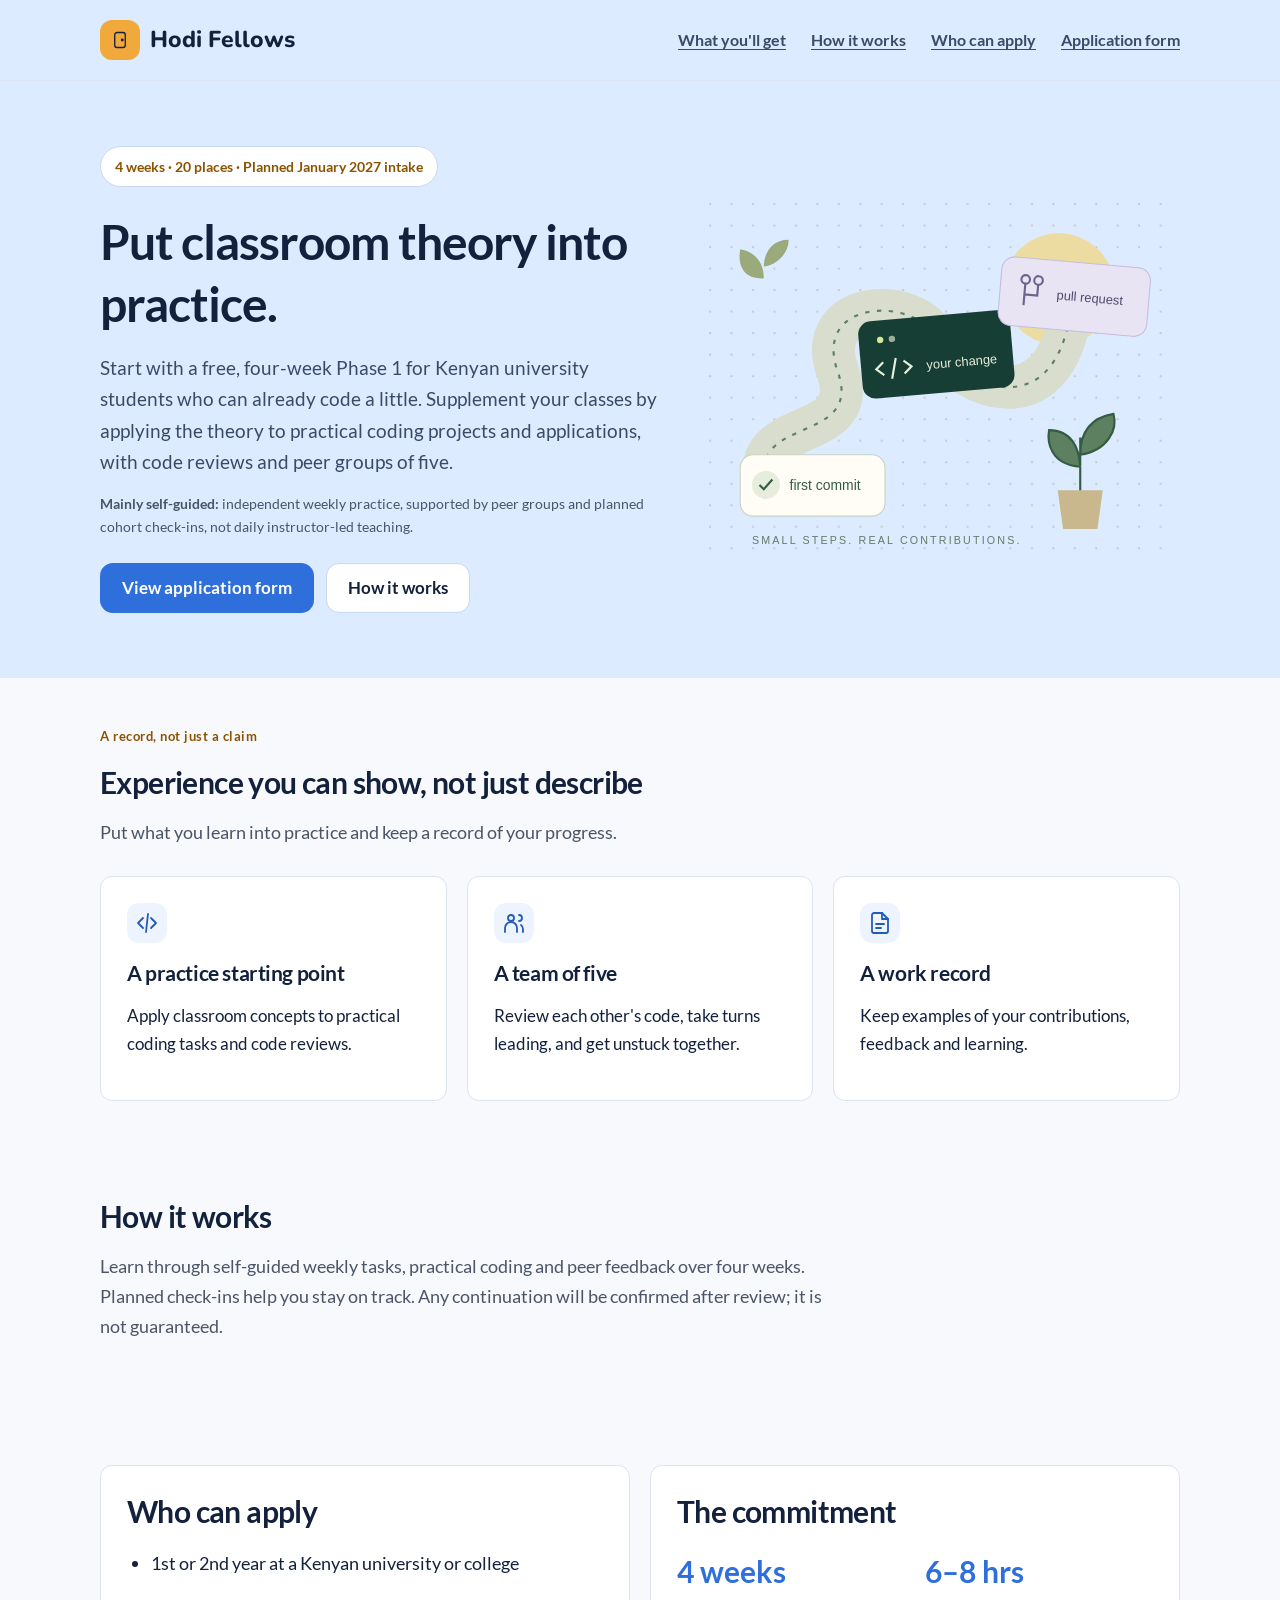
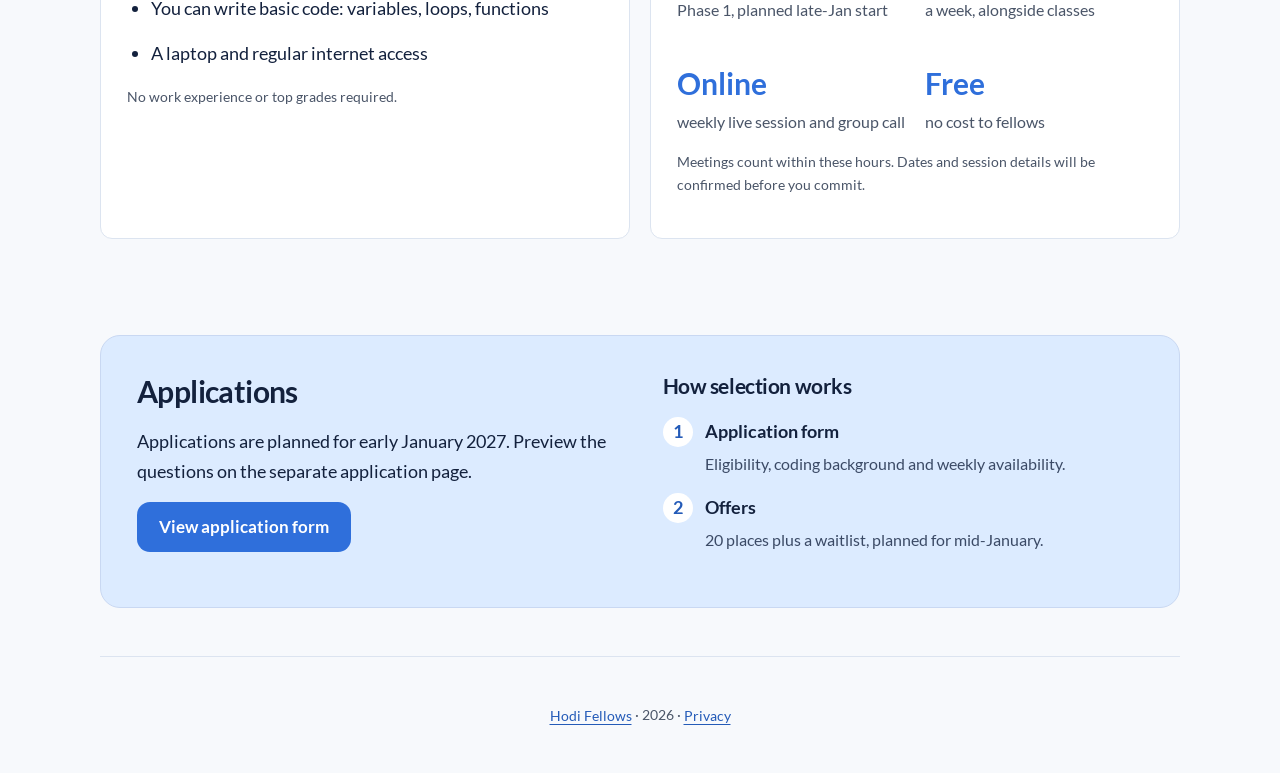
==== index.html @ f556f666 "Add public site favicon" ====
<!doctype html>
<html lang="en">
  <head>
    <meta charset="utf-8" />
    <meta name="viewport" content="width=device-width, initial-scale=1" />
    <meta
      name="description"
      content="Supplement classroom theory with practical coding projects and applications through Hodi Fellows' mainly self-guided four-week Phase 1."
    />
    <meta name="theme-color" content="#DCEBFF" />
    <title>Hodi Fellows | Put classroom theory into practice</title>
    <link rel="icon" type="image/png" sizes="512x512" href="assets/brand/square-logo.png" />
    <link rel="stylesheet" href="assets/styles.css" />
    <script type="module" src="assets/site.js"></script>
  </head>
  <body>
    <a class="skip-link" href="#main">Skip to content</a>
    <header class="site-header">
      <nav class="container nav" aria-label="Main navigation">
        <a class="brand" href="index.html"
          ><span class="logo" data-icon="door"></span>Hodi Fellows</a
        >
        <button
          class="button secondary menu-toggle"
          type="button"
          aria-controls="nav-links"
          aria-expanded="false"
          aria-label="Open navigation"
        >
          <span data-icon="menu"></span>
        </button>
        <div id="nav-links" class="nav-links">
          <a href="#record">What you'll get</a><a href="#how">How it works</a
          ><a href="#who">Who can apply</a
          ><a href="apply.html">Application form</a>
        </div>
      </nav>
    </header>
    <main id="main">
      <section class="hero">
        <div class="container hero-grid">
          <div>
            <p class="pill">
              4 weeks &middot; 20 places &middot; Planned January 2027 intake
            </p>
            <h1>Put classroom theory into practice.</h1>
            <p class="lead">
              Start with a free, four-week Phase 1 for Kenyan university
              students who can already code a little. Supplement your classes by
              applying the theory to practical coding projects and applications,
              with code reviews and peer groups of five.
            </p>
            <p class="small">
              <strong>Mainly self-guided:</strong> independent weekly practice,
              supported by peer groups and planned cohort check-ins, not daily
              instructor-led teaching.
            </p>
            <div class="actions">
              <a class="button primary" href="apply.html"
                >View application form</a
              ><a class="button secondary" href="#how">How it works</a>
            </div>
          </div>
          <div class="hero-art">
            <img
              src="assets/hodi-learning-path.svg"
              width="440"
              height="330"
              alt="A winding learning path from a first commit, through your code change, to a pull request."
            />
          </div>
        </div>
      </section>
      <section id="record" class="container section">
        <p class="eyebrow">A record, not just a claim</p>
        <h2>Experience you can show, not just describe</h2>
        <p class="section-intro">
          Put what you learn into practice and keep a record of your progress.
        </p>
        <div class="three-grid">
          <article class="card">
            <span class="icon-tile" data-icon="code"></span>
            <h3>A practice starting point</h3>
            <p>
              Apply classroom concepts to practical coding tasks and code
              reviews.
            </p>
          </article>
          <article class="card">
            <span class="icon-tile" data-icon="people"></span>
            <h3>A team of five</h3>
            <p>
              Review each other's code, take turns leading, and get unstuck
              together.
            </p>
          </article>
          <article class="card">
            <span class="icon-tile" data-icon="file"></span>
            <h3>A work record</h3>
            <p>Keep examples of your contributions, feedback and learning.</p>
          </article>
        </div>
      </section>
      <section id="how" class="container section">
        <h2>How it works</h2>
        <p class="section-intro">
          Learn through self-guided weekly tasks, practical coding and peer
          feedback over four weeks. Planned check-ins help you stay on track.
          Any continuation will be confirmed after review; it is not guaranteed.
        </p>
      </section>
      <section id="who" class="container section two-grid">
        <article class="card">
          <h2>Who can apply</h2>
          <ul class="comfortable-list">
            <li>1st or 2nd year at a Kenyan university or college</li>
            <li>You can write basic code: variables, loops, functions</li>
            <li>A laptop and regular internet access</li>
          </ul>
          <p class="small">No work experience or top grades required.</p>
        </article>
        <article class="card">
          <h2>The commitment</h2>
          <div class="stats">
            <p><strong>4 weeks</strong>Phase 1, planned late-Jan start</p>
            <p><strong>6&ndash;8 hrs</strong>a week, alongside classes</p>
            <p><strong>Online</strong>weekly live session and group call</p>
            <p><strong>Free</strong>no cost to fellows</p>
          </div>
          <p class="small">
            Meetings count within these hours. Dates and session details will be
            confirmed before you commit.
          </p>
        </article>
      </section>
      <section id="apply" class="container section">
        <div class="apply-panel">
          <div>
            <h2>Applications</h2>
            <p>
              Applications are planned for early January 2027. Preview the
              questions on the separate application page.
            </p>
            <a class="button primary" href="apply.html"
              >View application form</a
            >
          </div>
          <div>
            <h3>How selection works</h3>
            <ol class="selection">
              <li>
                <strong>Application form</strong>
                <p>Eligibility, coding background and weekly availability.</p>
              </li>
              <li>
                <strong>Offers</strong>
                <p>20 places plus a waitlist, planned for mid-January.</p>
              </li>
            </ol>
          </div>
        </div>
      </section>
    </main>
    <footer class="container footer compact-footer">
      <p>
        <a href="index.html">Hodi Fellows</a> &middot; 2026 &middot;
        <a href="privacy.html">Privacy</a>
      </p>
    </footer>
  </body>
</html>
---- assets/styles.css ----
@font-face {
  font-family: Lato;
  src: url("fonts/lato-400-latin.woff2") format("woff2");
  font-weight: 400;
  font-style: normal;
  font-display: swap;
}
@font-face {
  font-family: Lato;
  src: url("fonts/lato-700-latin.woff2") format("woff2");
  font-weight: 700;
  font-style: normal;
  font-display: swap;
}
@font-face {
  font-family: Nunito;
  src: url("fonts/nunito-latin.woff2") format("woff2");
  font-weight: 400 800;
  font-style: normal;
  font-display: swap;
}
@font-face {
  font-family: "JetBrains Mono";
  src: url("fonts/jetbrains-mono-latin.woff2") format("woff2");
  font-weight: 400 500;
  font-style: normal;
  font-display: swap;
}
:root {
  --sky: #dcebff;
  --sky-soft: #eef4ff;
  --page: #f7f9fc;
  --white: #ffffff;
  --ink: #13213d;
  --ink-2: #3b4a66;
  --muted: #4a5568;
  --blue: #2f6fdb;
  --saffron: #f2a93b;
  --saffron-soft: #fdf1dc;
  --saffron-light: #f7c873;
  --saffron-text: #8a5300;
  --saffron-line: #f2c77a;
  --line: #dce4f0;
  --line-strong: #c9d8f2;
  --task-surface: #fcfdff;
  --code-text: #e5e9ff;
  --link: #245bb8;
}
* {
  box-sizing: border-box;
}
html {
  scroll-behavior: smooth;
  scroll-padding-top: 1rem;
}
body {
  margin: 0;
  background: var(--page);
  color: var(--ink);
  font-family: Lato, system-ui, sans-serif;
  font-size: 18px;
  line-height: 1.65;
}
h1,
h2,
h3,
h4 {
  line-height: 1.3;
  font-weight: 700;
  letter-spacing: -0.02em;
  margin: 0 0 1rem;
}
h1 {
  font-size: clamp(32px, 4vw, 48px);
}
h2 {
  font-size: clamp(24px, 2.6vw, 30px);
}
h3 {
  font-size: 21px;
}
h4 {
  font-size: 19px;
}
p {
  margin: 0 0 1rem;
}
a {
  color: var(--link);
  text-underline-offset: 0.2em;
  overflow-wrap: anywhere;
}
a:hover {
  text-decoration-thickness: 2px;
}
button,
a {
  touch-action: manipulation;
}
button {
  font: inherit;
}
button:disabled {
  opacity: 1;
  cursor: not-allowed;
  background: var(--ink-2);
  color: white;
}
:focus-visible {
  outline: 3px solid var(--ink);
  outline-offset: 4px;
}
[hidden] {
  display: none !important;
}
svg {
  vertical-align: middle;
  flex-shrink: 0;
}
a svg {
  width: 18px;
  height: 18px;
}
.container {
  width: min(1080px, calc(100% - 64px));
  margin-inline: auto;
}
.section {
  padding-block: 48px;
}
.site-header {
  background: var(--sky);
  border-bottom: 1px solid var(--line);
}
.nav {
  display: flex;
  gap: 20px;
  align-items: center;
  justify-content: space-between;
  padding-block: 18px;
  flex-wrap: wrap;
}
.brand {
  font-family: Nunito, system-ui, sans-serif;
  display: inline-flex;
  align-items: center;
  gap: 10px;
  font-weight: 800;
  font-size: 23px;
  color: var(--ink);
  text-decoration: none;
  min-height: 44px;
}
.logo {
  display: grid;
  place-items: center;
  width: 40px;
  height: 40px;
  background: var(--saffron);
  border-radius: 12px;
  flex-shrink: 0;
}
.nav-links {
  display: flex;
  gap: 25px;
  flex-wrap: wrap;
}
.nav-links a {
  display: inline-flex;
  align-items: center;
  min-height: 44px;
  font-size: 16px;
  font-weight: 700;
  color: var(--ink-2);
}
.nav .menu-toggle {
  display: none;
  padding: 10px;
  min-width: 44px;
  min-height: 44px;
}
.button {
  display: inline-flex;
  align-items: center;
  justify-content: center;
  text-align: center;
  gap: 8px;
  min-height: 48px;
  padding: 12px 21px;
  border: 1px solid transparent;
  border-radius: 13px;
  text-decoration: none;
  font-weight: 800;
  font-size: 17px;
  line-height: 1.4;
  cursor: pointer;
}
.primary {
  background: var(--blue);
  color: white;
}
.primary:hover:not(:disabled) {
  background: var(--link);
}
.secondary {
  background: white;
  color: var(--ink);
  border-color: var(--line-strong);
}
.hero {
  background: var(--sky);
  padding-block: 65px;
}
.hero-grid {
  display: grid;
  grid-template-columns: 1.18fr 1fr;
  align-items: center;
  gap: 50px;
}
.hero-grid > div {
  min-width: 0;
}
.hero-art {
  display: grid;
  place-items: center;
}
.hero-art img {
  display: block;
  width: 100%;
  max-width: 500px;
  height: auto;
}
.lead {
  font-size: 19px;
  color: var(--ink-2);
  max-width: 660px;
}
.highlight {
  box-shadow: inset 0 -0.28em 0 var(--saffron);
}
.pill {
  display: inline-block;
  font-size: 14px;
  font-weight: 800;
  color: var(--saffron-text);
  background: white;
  border: 1px solid var(--line-strong);
  border-radius: 99px;
  padding: 8px 14px;
  margin-bottom: 24px;
}
.actions {
  display: flex;
  flex-wrap: wrap;
  gap: 12px;
  margin-top: 25px;
}
.card {
  background: white;
  border: 1px solid var(--line);
  border-radius: 12px;
  padding: 26px;
  min-width: 0;
}
.icon-tile {
  display: inline-grid;
  place-items: center;
  width: 40px;
  height: 40px;
  color: var(--link);
  background: var(--sky-soft);
  border-radius: 12px;
  margin-bottom: 16px;
}
.four-grid .card:nth-child(even) .icon-tile {
  background: var(--saffron-soft);
  color: var(--saffron-text);
}
.small {
  font-size: 14px;
  line-height: 1.6;
  color: var(--muted);
}
.eyebrow {
  font-family: inherit;
  font-size: 13px;
  color: var(--saffron-text);
  font-weight: 700;
  letter-spacing: 0.04em;
}
.section-intro {
  max-width: 730px;
  color: var(--muted);
  margin-bottom: 28px;
}
.four-grid,
.three-grid,
.two-grid {
  display: grid;
  gap: 20px;
}
.four-grid {
  grid-template-columns: repeat(4, 1fr);
}
.three-grid {
  grid-template-columns: repeat(3, 1fr);
}
.stage-grid .card:nth-child(1) {
  background: var(--sky);
}
.stage-grid .card:nth-child(2) {
  background: var(--saffron-soft);
}
.stage-grid .card:nth-child(3) {
  background: var(--sky-soft);
}
.stage-grid .card:nth-child(odd) .eyebrow {
  color: var(--link);
}
.two-grid {
  grid-template-columns: 1fr 1fr;
}
.disclosure {
  border-bottom: 1px solid var(--line);
  padding-block: 16px;
}
.disclosure summary {
  display: flex;
  align-items: center;
  min-height: 44px;
  cursor: pointer;
  font-weight: 700;
}
.disclosure summary::after {
  content: "+";
  margin-left: auto;
  padding-left: 16px;
}
.disclosure[open] summary {
  margin-bottom: 12px;
}
.disclosure[open] summary::after {
  content: "-";
}
.footer #organiser a {
  display: inline-flex;
  align-items: center;
  min-height: 44px;
}
.four-grid p,
.three-grid p {
  font-size: 17px;
}
.three-grid a {
  display: inline-flex;
  align-items: center;
  min-height: 44px;
  font-size: 16px;
  font-weight: 800;
}
.comfortable-list {
  padding-left: 24px;
}
.comfortable-list li {
  margin-bottom: 15px;
}
.stats {
  display: grid;
  grid-template-columns: 1fr 1fr;
  gap: 20px;
}
.stats p {
  font-size: 16px;
  color: var(--muted);
}
.stats strong {
  display: block;
  font-size: 30px;
  color: var(--blue);
}
.apply-panel {
  background: var(--sky);
  border: 1px solid var(--line-strong);
  border-radius: 20px;
  padding: 36px;
  display: grid;
  grid-template-columns: 1fr 1fr;
  gap: 45px;
}
.application-page {
  width: min(800px, calc(100% - 64px));
}
.application-form {
  background: var(--white);
  border: 1px solid var(--line);
  border-radius: 12px;
  padding: 20px;
  margin-bottom: 20px;
}
.application-form fieldset {
  min-width: 0;
  border: 0;
  padding: 0;
  margin: 0;
}
.application-form legend,
.application-form label {
  font-size: 15px;
  font-weight: 700;
  color: var(--ink);
}
.application-form legend {
  padding: 0 0 12px;
}
.application-fields {
  display: grid;
  gap: 18px;
}
.application-fields h2 {
  margin: 8px 0 0;
  font-size: 23px;
}
.application-options {
  display: grid;
  grid-template-columns: repeat(2, minmax(0, 1fr));
  gap: 8px 16px;
}
.application-form label {
  display: block;
  margin-bottom: 6px;
}
.application-form input:not([type="checkbox"]),
.application-form select {
  width: 100%;
  min-height: 44px;
  padding: 10px;
  border: 1px solid var(--line-strong);
  border-radius: 6px;
  background: var(--white);
  color: var(--ink-2);
  font: inherit;
  font-size: 16px;
  opacity: 1;
  -webkit-text-fill-color: var(--ink-2);
}
.application-form .application-option {
  display: flex;
  align-items: center;
  gap: 10px;
  min-height: 44px;
  font-weight: 400;
}
.application-option input {
  width: 18px;
  height: 18px;
  flex-shrink: 0;
}
.application-form .small {
  margin-block: 6px 0;
}
#application-preview-note {
  padding-top: 18px;
}
.selection {
  list-style: none;
  padding: 0;
  counter-reset: selection;
}
.selection li {
  counter-increment: selection;
  position: relative;
  padding-left: 42px;
}
.selection li:before {
  content: counter(selection);
  position: absolute;
  left: 0;
  top: 0;
  background: white;
  border-radius: 50%;
  width: 30px;
  height: 30px;
  text-align: center;
  font-weight: 800;
  color: var(--link);
}
.selection p {
  font-size: 16px;
  color: var(--ink-2);
  margin-top: 4px;
}
.notice {
  background: var(--saffron-soft);
  color: var(--ink);
  border-left: 4px solid var(--saffron-text);
  border-radius: 8px;
  padding: 16px;
  font-size: 15px;
}
.unavailable {
  display: block;
  font-size: 15px;
  color: var(--ink-2);
}
.error {
  border-left-color: #a32121;
  background: #fff0f0;
  color: #811818;
}
.footer {
  padding-block: 36px;
  border-top: 1px solid var(--line);
  display: flex;
  flex-wrap: wrap;
  gap: 16px 24px;
  align-items: center;
  font-size: 14px;
  color: var(--muted);
}
.footer p {
  margin: 0;
}
.compact-footer {
  justify-content: center;
  text-align: center;
}
.compact-footer a {
  display: inline-flex;
  align-items: center;
  min-height: 44px;
}
.footer > a:not(.brand) {
  min-height: 44px;
  display: inline-flex;
  align-items: center;
}
.skip-link {
  position: fixed;
  z-index: 10;
  top: 8px;
  left: 8px;
  padding: 12px;
  background: white;
  border: 2px solid var(--ink);
  transform: translateY(-160%);
}
.skip-link:focus {
  transform: translateY(0);
}
.week-hero {
  background: var(--sky);
  padding-block: 32px 40px;
}
.week-hero > .container,
.week-layout,
.week-footer,
.application-page {
  width: min(800px, calc(100% - 64px));
}
.week-toolbar {
  position: relative;
  display: flex;
  flex-wrap: wrap;
  align-items: center;
  gap: 16px;
  margin-bottom: 36px;
}
.week-switcher {
  margin-left: auto;
}
.week-switcher summary {
  display: flex;
  align-items: center;
  gap: 10px;
  min-height: 44px;
  padding: 10px 14px;
  background: var(--white);
  border: 1px solid var(--line-strong);
  border-radius: 8px;
  cursor: pointer;
  font-size: 15px;
  font-weight: 700;
}
.week-switcher summary::-webkit-details-marker {
  display: none;
}
.week-switcher summary svg {
  width: 16px;
  height: 16px;
}
.week-switcher[open] summary svg {
  transform: rotate(180deg);
}
.week-pills {
  position: absolute;
  z-index: 2;
  top: calc(100% + 10px);
  right: 0;
  display: grid;
  grid-template-columns: repeat(2, minmax(0, 1fr));
  gap: 8px;
  width: min(440px, 100%);
  padding: 12px;
  background: var(--white);
  border: 1px solid var(--line-strong);
  border-radius: 12px;
  box-shadow: 0 8px 24px #13213d18;
}
.week-pills a {
  min-width: 44px;
  min-height: 44px;
  padding: 9px 13px;
  background: white;
  border: 1px solid var(--line-strong);
  border-radius: 6px;
  font-size: 14px;
  text-align: left;
  text-decoration: none;
  color: var(--ink);
}
.week-pills a[aria-current="page"] {
  background: var(--saffron);
  border-color: var(--saffron-text);
  font-weight: 700;
}
.week-heading {
  display: grid;
  grid-template-columns: minmax(0, 1fr);
  gap: 24px;
  align-items: start;
}
.week-heading h1 {
  font-size: clamp(28px, 3vw, 36px);
}
.week-heading .eyebrow {
  display: inline-block;
  color: var(--saffron-text);
  font-size: 14px;
}
.progress-card {
  display: grid;
  grid-template-columns: minmax(0, 1fr) auto;
  align-items: center;
  gap: 0 16px;
}
.progress-card h2 {
  font-size: 20px;
  margin: 0;
}
.progress-card progress,
.progress-card #progress-summary,
.progress-card .small {
  grid-column: 1 / -1;
}
.progress-number {
  font-size: 26px;
  font-weight: 700;
  line-height: 1.2;
  margin: 0;
  color: var(--blue);
}
progress {
  display: block;
  width: 100%;
  height: 12px;
  accent-color: var(--blue);
  border: 0;
  border-radius: 99px;
  overflow: hidden;
  background: var(--sky-soft);
  margin-block: 16px;
}
progress::-webkit-progress-bar {
  background: var(--sky-soft);
}
progress::-webkit-progress-value {
  background: var(--blue);
  border-radius: 99px;
}
progress::-moz-progress-bar {
  background: var(--blue);
}
.progress-card p:last-child {
  margin: 0;
}
#progress-summary {
  font-size: 15px;
  font-weight: 700;
}
.week-layout {
  display: grid;
  grid-template-columns: minmax(0, 1fr);
  gap: 40px;
  align-items: start;
}
.task {
  background: white;
  border: 1.5px solid var(--sky-soft);
  border-radius: 12px;
  margin-bottom: 18px;
  overflow: hidden;
}
.task[data-complete="true"] {
  border-color: var(--line-strong);
}
.task[data-complete="true"] .task-title {
  text-decoration: line-through;
}
.task[data-open="true"] {
  border-color: var(--blue);
}
.task-head {
  display: flex;
  align-items: center;
  gap: 6px;
  padding: 10px;
}
.tick {
  display: grid;
  place-items: center;
  flex: 0 0 44px;
  width: 44px;
  height: 44px;
  background: white;
  color: var(--ink);
  border: 2px solid var(--blue);
  border-radius: 8px;
  cursor: pointer;
}
.tick svg {
  opacity: 0;
}
.tick[aria-pressed="true"] {
  background: var(--blue);
  border-color: var(--blue);
  color: white;
}
.tick[aria-pressed="true"] svg {
  opacity: 1;
}
.task-toggle {
  display: grid;
  grid-template-columns: 30px minmax(0, 1fr) auto 20px;
  align-items: center;
  gap: 10px;
  border: 0;
  min-height: 64px;
  width: 100%;
  padding: 8px;
  background: white;
  text-align: left;
  color: var(--ink);
  cursor: pointer;
  border-radius: 10px;
}
.task-number {
  font-size: 13px;
  font-weight: 700;
  background: var(--saffron-soft);
  color: var(--ink);
  width: 30px;
  height: 30px;
  display: grid;
  place-items: center;
  border-radius: 8px;
}
.task:nth-child(3n + 1) .task-number {
  background: var(--sky-soft);
}
.task:nth-child(3n + 2) .task-number {
  background: var(--saffron);
}
.task-title {
  display: block;
  font-size: 18px;
  font-weight: 700;
  line-height: 1.3;
}
.task-detail {
  display: block;
  font-size: 14px;
  line-height: 1.5;
  color: var(--muted);
  margin-top: 4px;
}
.time-pill {
  font-size: 12px;
  font-weight: 400;
  padding: 5px 8px;
  background: var(--saffron-soft);
  border-radius: 99px;
  white-space: nowrap;
  color: var(--ink);
}
.task-toggle svg {
  width: 20px;
}
.task-toggle[aria-expanded="true"] > .chevron {
  transform: rotate(180deg);
}
.task-body {
  padding: 12px 24px 24px;
  border-top: 2px dashed var(--sky-soft);
  background: var(--task-surface);
}
.why {
  padding: 14px;
  background: var(--sky-soft);
  border-radius: 12px;
  font-size: 16px;
  margin-top: 8px;
}
.why strong {
  color: var(--link);
}
.steps {
  padding: 0;
  font-size: 16px;
  list-style: none;
  counter-reset: steps;
}
.steps li {
  position: relative;
  padding-left: 38px;
  margin-block: 16px;
  counter-increment: steps;
}
.steps li::before {
  content: counter(steps);
  position: absolute;
  left: 0;
  top: 0;
  display: grid;
  place-items: center;
  background: var(--blue);
  color: white;
  font-size: 12px;
  font-weight: 700;
  width: 26px;
  height: 26px;
  border-radius: 50%;
}
.steps strong {
  display: block;
  color: var(--ink);
}
.choices {
  display: grid;
  gap: 12px;
  margin-block: 16px;
}
.choice {
  padding: 16px;
  border: 1px solid var(--line-strong);
  border-radius: 12px;
  background: var(--page);
  font-size: 15px;
}
.choice h4 {
  font-size: 17px;
  margin-bottom: 6px;
}
.done-when {
  background: var(--saffron-soft);
  padding: 16px;
  border-radius: 12px;
  font-size: 16px;
}
.done-when strong {
  color: var(--ink);
  display: block;
  margin-bottom: 5px;
}
.resource-links {
  list-style: none;
  padding: 0;
  margin: 0;
}
.resource-links a {
  display: inline-flex;
  gap: 8px;
  align-items: center;
  min-height: 44px;
  font-size: 16px;
}
pre {
  background: var(--ink);
  color: var(--code-text);
  padding: 18px;
  border-radius: 12px;
  overflow: auto;
  font:
    400 13px/1.7 "JetBrains Mono",
    monospace;
  max-width: 100%;
  tab-size: 2;
}
.code-title {
  font-size: 14px;
  font-weight: 800;
  margin: 20px 0 6px;
}
.hand-in {
  background: var(--saffron-soft);
  border-color: var(--saffron-line);
}
.ai-card {
  background: var(--sky-soft);
}
.schedule-row {
  display: flex;
  align-items: flex-start;
  gap: 12px;
  margin-bottom: 14px;
}
.schedule-row p {
  margin: 4px 0 0;
}
.day-badge {
  display: inline-grid;
  place-items: center;
  flex-shrink: 0;
  padding: 4px 10px;
  border-radius: 10px;
  font-size: 13px;
  font-weight: 800;
  color: var(--ink);
}
.day-mon {
  background: var(--blue);
  color: white;
}
.day-wed {
  background: var(--saffron-light);
}
.day-fri {
  background: var(--saffron);
}
aside .card {
  margin-bottom: 18px;
  font-size: 16px;
  padding: 22px;
}
aside h2 {
  font-size: 21px;
}
aside ul {
  padding-left: 20px;
}
aside li {
  margin-bottom: 10px;
}
aside a {
  display: inline-flex;
  align-items: center;
  min-height: 44px;
}
.week-footer {
  justify-content: space-between;
}
@media (max-width: 960px) {
  .hero-grid {
    gap: 25px;
    grid-template-columns: 1fr 1fr;
  }
  .four-grid {
    grid-template-columns: repeat(2, 1fr);
  }
  .nav-links {
    order: 3;
    width: 100%;
    justify-content: center;
  }
  .week-layout {
    grid-template-columns: minmax(0, 1fr) 270px;
  }
  .week-heading {
    grid-template-columns: 1fr 270px;
  }
  .card {
    padding: 22px;
  }
}
@media (max-width: 720px) {
  .container,
  .week-hero > .container,
  .week-layout,
  .week-footer {
    width: calc(100% - 48px);
  }
  .hero {
    padding-block: 36px;
  }
  .hero-grid,
  .two-grid,
  .three-grid,
  .apply-panel,
  .week-heading,
  .week-layout {
    grid-template-columns: 1fr;
  }
  .hero-grid {
    gap: 24px;
  }
  .hero-art img {
    max-width: 400px;
  }
  .section {
    padding-block: 32px;
  }
  .nav {
    gap: 10px;
  }
  .nav-links {
    gap: 10px 18px;
  }
  .nav-links a {
    font-size: 14px;
  }
  .nav > .button {
    padding: 10px 16px;
  }
  .nav.menu-enhanced .menu-toggle {
    display: inline-flex;
    padding: 10px;
    margin-left: auto;
  }
  .nav.menu-enhanced .nav-links {
    flex-direction: column;
    align-items: stretch;
    gap: 4px;
    background: var(--sky-soft);
    padding: 12px;
    border-radius: 12px;
  }
  .nav.menu-enhanced .nav-links:not(.is-open) {
    display: none;
  }
  .brand {
    font-size: 20px;
  }
  .four-grid {
    gap: 14px;
  }
  .four-grid .card {
    padding: 18px;
  }
  .four-grid h3 {
    font-size: 21px;
  }
  .apply-panel {
    padding: 24px;
    gap: 24px;
  }
  .week-heading {
    gap: 20px;
  }
  .week-pills {
    gap: 6px;
  }
  .progress-card {
    max-width: none;
  }
  .task-head {
    gap: 3px;
    padding: 10px 8px;
  }
  .task-toggle {
    grid-template-columns: 24px minmax(0, 1fr) 18px;
    gap: 8px;
    padding: 8px 4px;
  }
  .task-number {
    width: 24px;
    height: 24px;
  }
  .task-toggle .time-pill {
    grid-column: 2;
    grid-row: 2;
    justify-self: start;
  }
  .task-toggle .chevron {
    grid-column: 3;
    grid-row: 1;
  }
  .task-body {
    padding: 12px 18px 20px;
  }
  .week-footer {
    justify-content: center;
  }
  .week-footer .button {
    width: 100%;
  }
}
@media (max-width: 400px) {
  .four-grid {
    grid-template-columns: 1fr;
  }
  .stats {
    gap: 14px;
  }
  .stats strong {
    font-size: 28px;
  }
  .button {
    padding-inline: 16px;
  }
  .task-title {
    font-size: 17px;
  }
}
@media (max-width: 340px) {
  .nav .brand {
    font-size: 18px;
    gap: 8px;
  }
  .nav .logo {
    width: 36px;
    height: 36px;
  }
  .nav > .button:not(.menu-toggle) {
    padding-inline: 12px;
  }
}
@media (prefers-reduced-motion: reduce) {
  html {
    scroll-behavior: auto;
  }
  * {
    transition: none !important;
  }
}
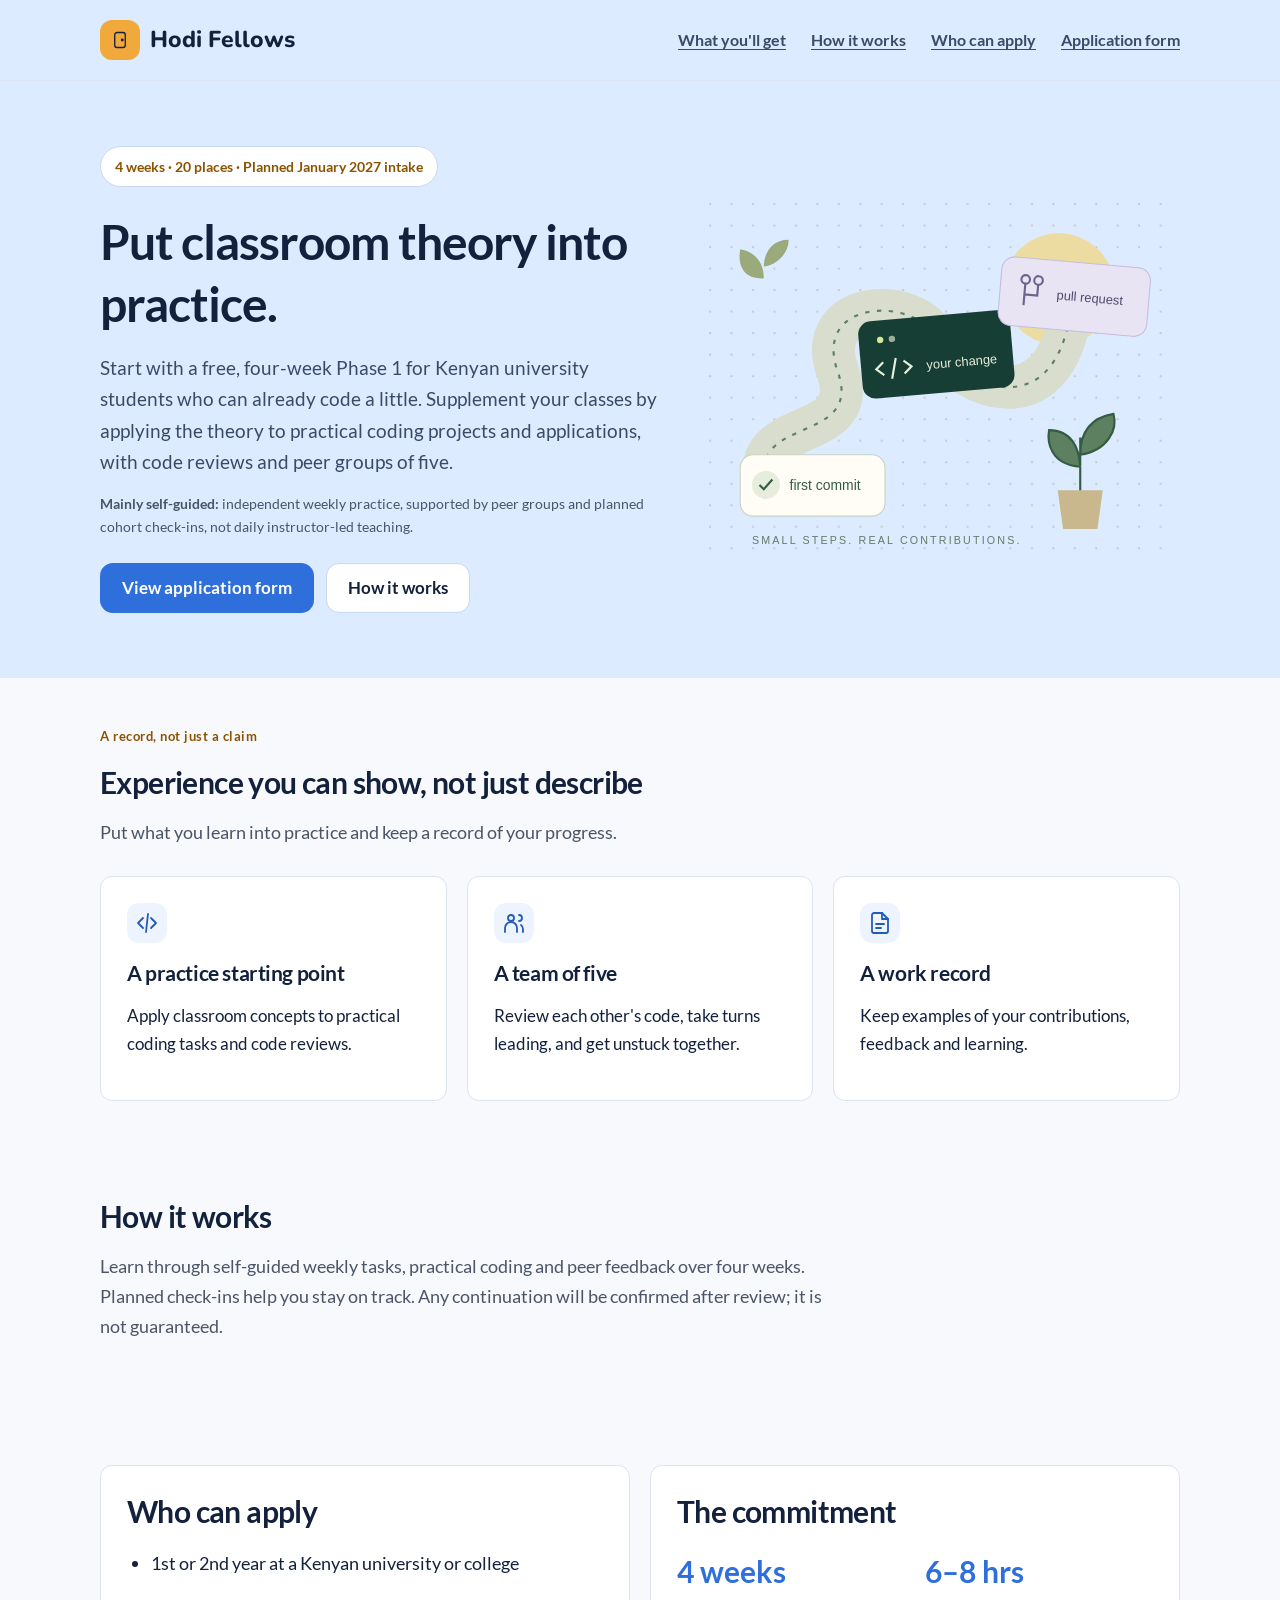
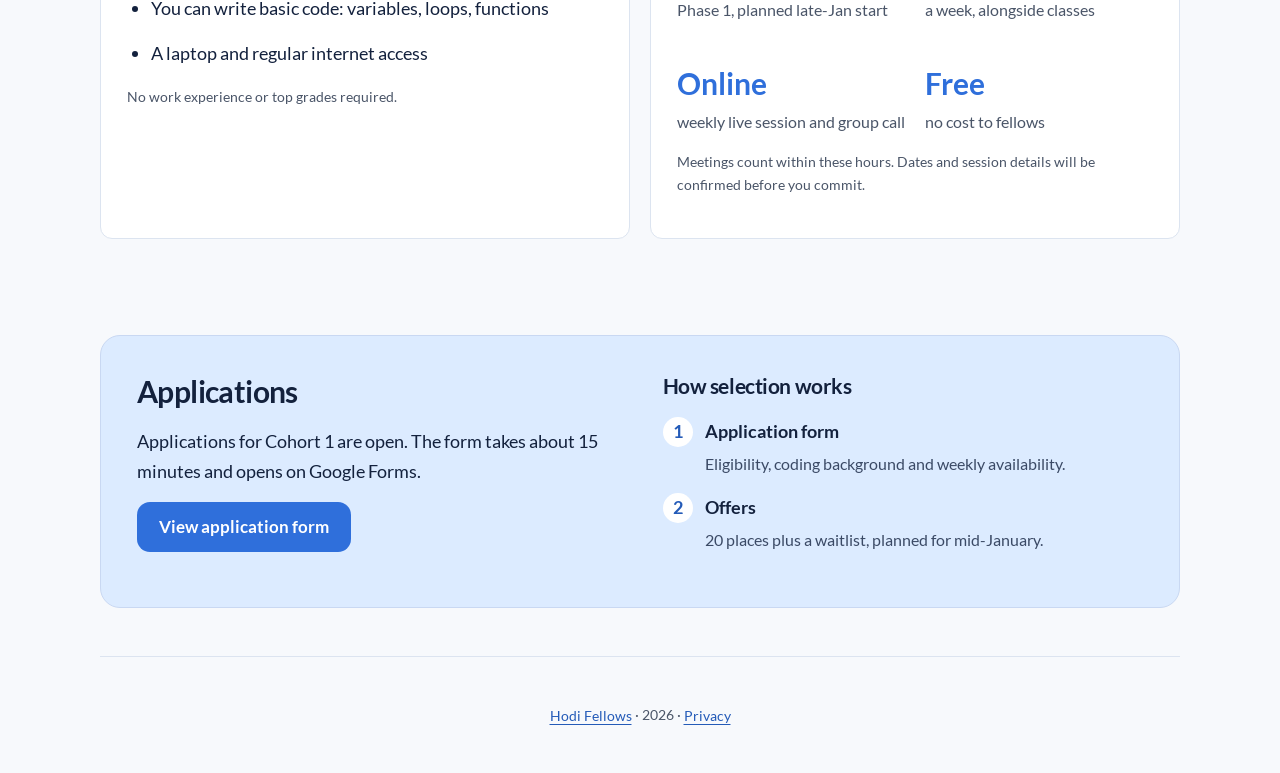
==== commit 3b1b756d: "Open applications and finalise the privacy policy - Name Hodi Fellows Organization as the data contr" ====
--- a/index.html
+++ b/index.html
@@ -9,7 +9,12 @@
     />
     <meta name="theme-color" content="#DCEBFF" />
     <title>Hodi Fellows | Put classroom theory into practice</title>
-    <link rel="icon" type="image/png" sizes="512x512" href="assets/brand/square-logo.png" />
+    <link rel="icon" href="assets/brand/favicon.svg" type="image/svg+xml" />
+    <link rel="icon" href="assets/brand/favicon-32.png" sizes="32x32" type="image/png" />
+    <link rel="apple-touch-icon" href="assets/brand/apple-touch-icon.png" />
+    <link rel="preload" href="assets/fonts/nunito-latin.woff2" as="font" type="font/woff2" crossorigin />
+    <link rel="preload" href="assets/fonts/lato-400-latin.woff2" as="font" type="font/woff2" crossorigin />
+    <link rel="preload" href="assets/fonts/lato-700-latin.woff2" as="font" type="font/woff2" crossorigin />
     <link rel="stylesheet" href="assets/styles.css" />
     <script type="module" src="assets/site.js"></script>
   </head>
@@ -18,7 +23,7 @@
     <header class="site-header">
       <nav class="container nav" aria-label="Main navigation">
         <a class="brand" href="index.html"
-          ><span class="logo" data-icon="door"></span>Hodi Fellows</a
+          ><span class="logo" data-icon="door"><svg viewBox="0 0 24 24" width="24" height="24" fill="none" stroke="currentColor" stroke-width="1.8" stroke-linecap="round" stroke-linejoin="round" aria-hidden="true" focusable="false"><rect x="5" y="2" width="14" height="20" rx="3"/><circle cx="15" cy="12" r="1"/></svg></span>Hodi Fellows</a
         >
         <button
           class="button secondary menu-toggle"
@@ -27,7 +32,7 @@
           aria-expanded="false"
           aria-label="Open navigation"
         >
-          <span data-icon="menu"></span>
+          <span data-icon="menu"><svg viewBox="0 0 24 24" width="24" height="24" fill="none" stroke="currentColor" stroke-width="1.8" stroke-linecap="round" stroke-linejoin="round" aria-hidden="true" focusable="false"><path d="M4 6h16M4 12h16M4 18h16"/></svg></span>
         </button>
         <div id="nav-links" class="nav-links">
           <a href="#record">What you'll get</a><a href="#how">How it works</a
@@ -79,7 +84,7 @@
         </p>
         <div class="three-grid">
           <article class="card">
-            <span class="icon-tile" data-icon="code"></span>
+            <span class="icon-tile" data-icon="code"><svg viewBox="0 0 24 24" width="24" height="24" fill="none" stroke="currentColor" stroke-width="1.8" stroke-linecap="round" stroke-linejoin="round" aria-hidden="true" focusable="false"><path d="m8 7-5 5 5 5m8-10 5 5-5 5m-3-14-2 18"/></svg></span>
             <h3>A practice starting point</h3>
             <p>
               Apply classroom concepts to practical coding tasks and code
@@ -87,7 +92,7 @@
             </p>
           </article>
           <article class="card">
-            <span class="icon-tile" data-icon="people"></span>
+            <span class="icon-tile" data-icon="people"><svg viewBox="0 0 24 24" width="24" height="24" fill="none" stroke="currentColor" stroke-width="1.8" stroke-linecap="round" stroke-linejoin="round" aria-hidden="true" focusable="false"><circle cx="9" cy="7" r="3"/><path d="M3 21v-4a6 6 0 0 1 12 0v4m2-17a3 3 0 0 1 0 6m2 4a5 5 0 0 1 2 4v3"/></svg></span>
             <h3>A team of five</h3>
             <p>
               Review each other's code, take turns leading, and get unstuck
@@ -95,7 +100,7 @@
             </p>
           </article>
           <article class="card">
-            <span class="icon-tile" data-icon="file"></span>
+            <span class="icon-tile" data-icon="file"><svg viewBox="0 0 24 24" width="24" height="24" fill="none" stroke="currentColor" stroke-width="1.8" stroke-linecap="round" stroke-linejoin="round" aria-hidden="true" focusable="false"><path d="M14 2H6a2 2 0 0 0-2 2v16a2 2 0 0 0 2 2h12a2 2 0 0 0 2-2V8Z"/><path d="M14 2v6h6M8 13h8m-8 4h5"/></svg></span>
             <h3>A work record</h3>
             <p>Keep examples of your contributions, feedback and learning.</p>
           </article>
@@ -138,8 +143,8 @@
           <div>
             <h2>Applications</h2>
             <p>
-              Applications are planned for early January 2027. Preview the
-              questions on the separate application page.
+              Applications for Cohort 1 are open. The form takes about 15
+              minutes and opens on Google Forms.
             </p>
             <a class="button primary" href="apply.html"
               >View application form</a
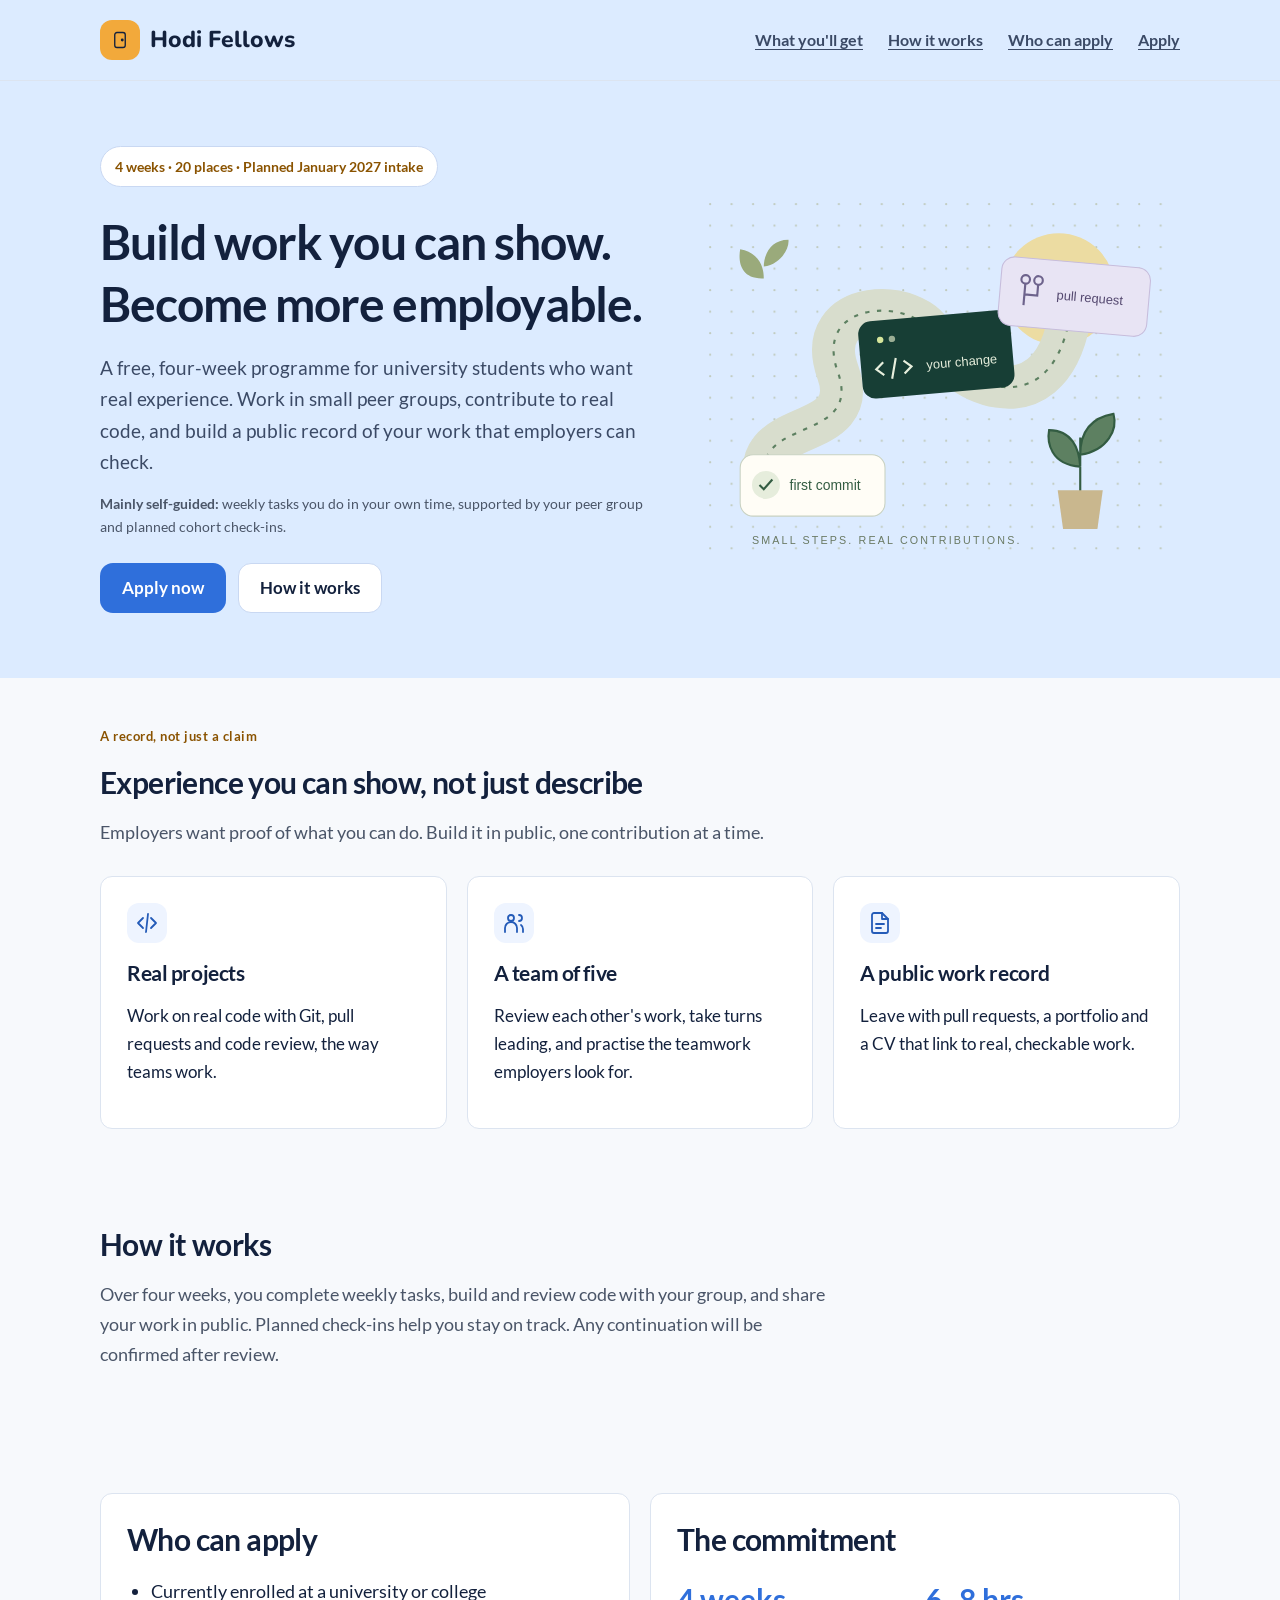
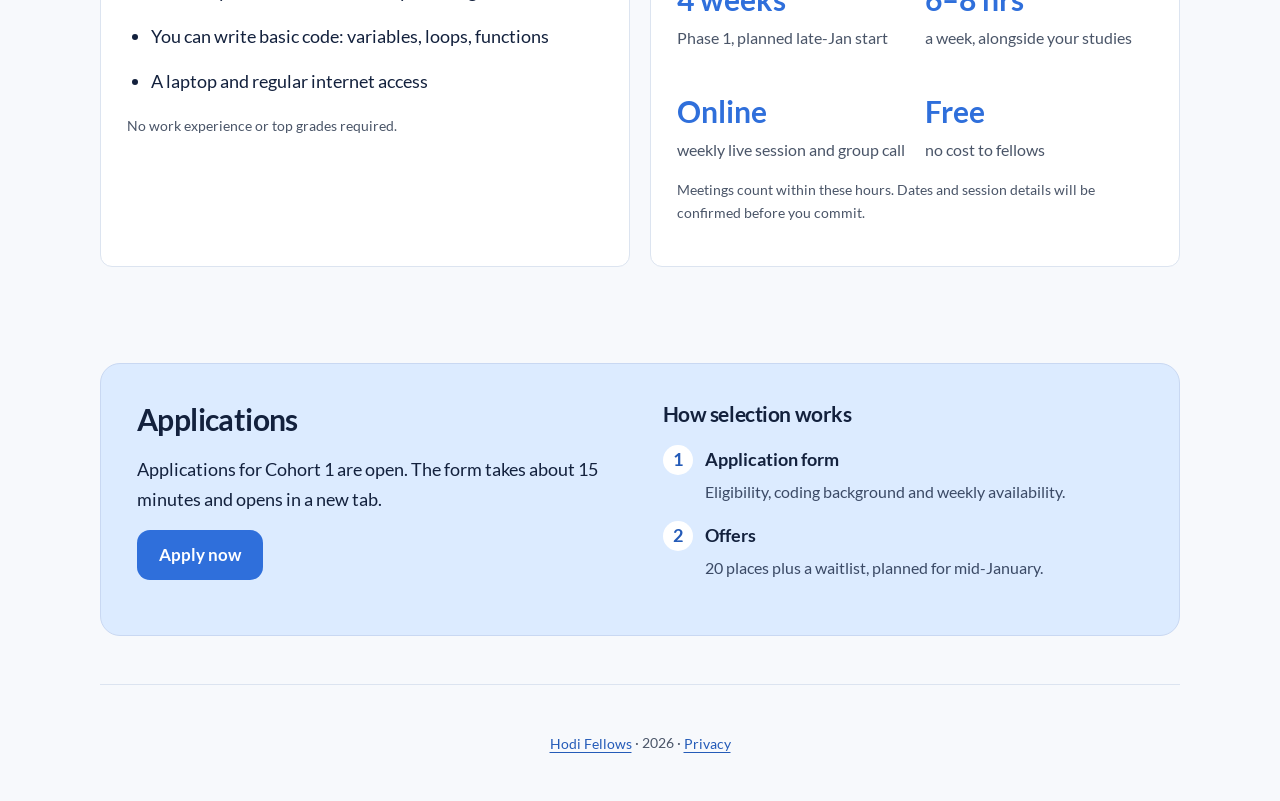
==== commit 585371f1: "Reposition around employability and open the form directly - Home page copy now focuses on employabi" ====
--- a/index.html
+++ b/index.html
@@ -5,10 +5,10 @@
     <meta name="viewport" content="width=device-width, initial-scale=1" />
     <meta
       name="description"
-      content="Supplement classroom theory with practical coding projects and applications through Hodi Fellows' mainly self-guided four-week Phase 1."
+      content="A free programme helping university students gain practical experience, contribute to real projects and show their work in public."
     />
     <meta name="theme-color" content="#DCEBFF" />
-    <title>Hodi Fellows | Put classroom theory into practice</title>
+    <title>Hodi Fellows | Build a public work record and boost your employability</title>
     <link rel="icon" href="assets/brand/favicon.svg" type="image/svg+xml" />
     <link rel="icon" href="assets/brand/favicon-32.png" sizes="32x32" type="image/png" />
     <link rel="apple-touch-icon" href="assets/brand/apple-touch-icon.png" />
@@ -37,7 +37,7 @@
         <div id="nav-links" class="nav-links">
           <a href="#record">What you'll get</a><a href="#how">How it works</a
           ><a href="#who">Who can apply</a
-          ><a href="apply.html">Application form</a>
+          ><a href="https://docs.google.com/forms/d/e/1FAIpQLSfc9vTWs2xDY6MB1-J24kPcio68D9DlrbY1y7SrByqChpjI9A/viewform" target="_blank" rel="noopener noreferrer">Apply</a>
         </div>
       </nav>
     </header>
@@ -48,21 +48,19 @@
             <p class="pill">
               4 weeks &middot; 20 places &middot; Planned January 2027 intake
             </p>
-            <h1>Put classroom theory into practice.</h1>
+            <h1>Build work you can show. Become more employable.</h1>
             <p class="lead">
-              Start with a free, four-week Phase 1 for Kenyan university
-              students who can already code a little. Supplement your classes by
-              applying the theory to practical coding projects and applications,
-              with code reviews and peer groups of five.
+              A free, four-week programme for university students who want real
+              experience. Work in small peer groups, contribute to real code, and
+              build a public record of your work that employers can check.
             </p>
             <p class="small">
-              <strong>Mainly self-guided:</strong> independent weekly practice,
-              supported by peer groups and planned cohort check-ins, not daily
-              instructor-led teaching.
+              <strong>Mainly self-guided:</strong> weekly tasks you do in your own
+              time, supported by your peer group and planned cohort check-ins.
             </p>
             <div class="actions">
-              <a class="button primary" href="apply.html"
-                >View application form</a
+              <a class="button primary" href="https://docs.google.com/forms/d/e/1FAIpQLSfc9vTWs2xDY6MB1-J24kPcio68D9DlrbY1y7SrByqChpjI9A/viewform" target="_blank" rel="noopener noreferrer"
+                >Apply now</a
               ><a class="button secondary" href="#how">How it works</a>
             </div>
           </div>
@@ -80,45 +78,49 @@
         <p class="eyebrow">A record, not just a claim</p>
         <h2>Experience you can show, not just describe</h2>
         <p class="section-intro">
-          Put what you learn into practice and keep a record of your progress.
+          Employers want proof of what you can do. Build it in public, one
+          contribution at a time.
         </p>
         <div class="three-grid">
           <article class="card">
             <span class="icon-tile" data-icon="code"><svg viewBox="0 0 24 24" width="24" height="24" fill="none" stroke="currentColor" stroke-width="1.8" stroke-linecap="round" stroke-linejoin="round" aria-hidden="true" focusable="false"><path d="m8 7-5 5 5 5m8-10 5 5-5 5m-3-14-2 18"/></svg></span>
-            <h3>A practice starting point</h3>
+            <h3>Real projects</h3>
             <p>
-              Apply classroom concepts to practical coding tasks and code
-              reviews.
+              Work on real code with Git, pull requests and code review, the
+              way teams work.
             </p>
           </article>
           <article class="card">
             <span class="icon-tile" data-icon="people"><svg viewBox="0 0 24 24" width="24" height="24" fill="none" stroke="currentColor" stroke-width="1.8" stroke-linecap="round" stroke-linejoin="round" aria-hidden="true" focusable="false"><circle cx="9" cy="7" r="3"/><path d="M3 21v-4a6 6 0 0 1 12 0v4m2-17a3 3 0 0 1 0 6m2 4a5 5 0 0 1 2 4v3"/></svg></span>
             <h3>A team of five</h3>
             <p>
-              Review each other's code, take turns leading, and get unstuck
-              together.
+              Review each other's work, take turns leading, and practise the
+              teamwork employers look for.
             </p>
           </article>
           <article class="card">
             <span class="icon-tile" data-icon="file"><svg viewBox="0 0 24 24" width="24" height="24" fill="none" stroke="currentColor" stroke-width="1.8" stroke-linecap="round" stroke-linejoin="round" aria-hidden="true" focusable="false"><path d="M14 2H6a2 2 0 0 0-2 2v16a2 2 0 0 0 2 2h12a2 2 0 0 0 2-2V8Z"/><path d="M14 2v6h6M8 13h8m-8 4h5"/></svg></span>
-            <h3>A work record</h3>
-            <p>Keep examples of your contributions, feedback and learning.</p>
+            <h3>A public work record</h3>
+            <p>
+              Leave with pull requests, a portfolio and a CV that link to real,
+              checkable work.
+            </p>
           </article>
         </div>
       </section>
       <section id="how" class="container section">
         <h2>How it works</h2>
         <p class="section-intro">
-          Learn through self-guided weekly tasks, practical coding and peer
-          feedback over four weeks. Planned check-ins help you stay on track.
-          Any continuation will be confirmed after review; it is not guaranteed.
+          Over four weeks, you complete weekly tasks, build and review code with
+          your group, and share your work in public. Planned check-ins help you
+          stay on track. Any continuation will be confirmed after review.
         </p>
       </section>
       <section id="who" class="container section two-grid">
         <article class="card">
           <h2>Who can apply</h2>
           <ul class="comfortable-list">
-            <li>1st or 2nd year at a Kenyan university or college</li>
+            <li>Currently enrolled at a university or college</li>
             <li>You can write basic code: variables, loops, functions</li>
             <li>A laptop and regular internet access</li>
           </ul>
@@ -128,7 +130,7 @@
           <h2>The commitment</h2>
           <div class="stats">
             <p><strong>4 weeks</strong>Phase 1, planned late-Jan start</p>
-            <p><strong>6&ndash;8 hrs</strong>a week, alongside classes</p>
+            <p><strong>6&ndash;8 hrs</strong>a week, alongside your studies</p>
             <p><strong>Online</strong>weekly live session and group call</p>
             <p><strong>Free</strong>no cost to fellows</p>
           </div>
@@ -144,10 +146,10 @@
             <h2>Applications</h2>
             <p>
               Applications for Cohort 1 are open. The form takes about 15
-              minutes and opens on Google Forms.
+              minutes and opens in a new tab.
             </p>
-            <a class="button primary" href="apply.html"
-              >View application form</a
+            <a class="button primary" href="https://docs.google.com/forms/d/e/1FAIpQLSfc9vTWs2xDY6MB1-J24kPcio68D9DlrbY1y7SrByqChpjI9A/viewform" target="_blank" rel="noopener noreferrer"
+              >Apply now</a
             >
           </div>
           <div>
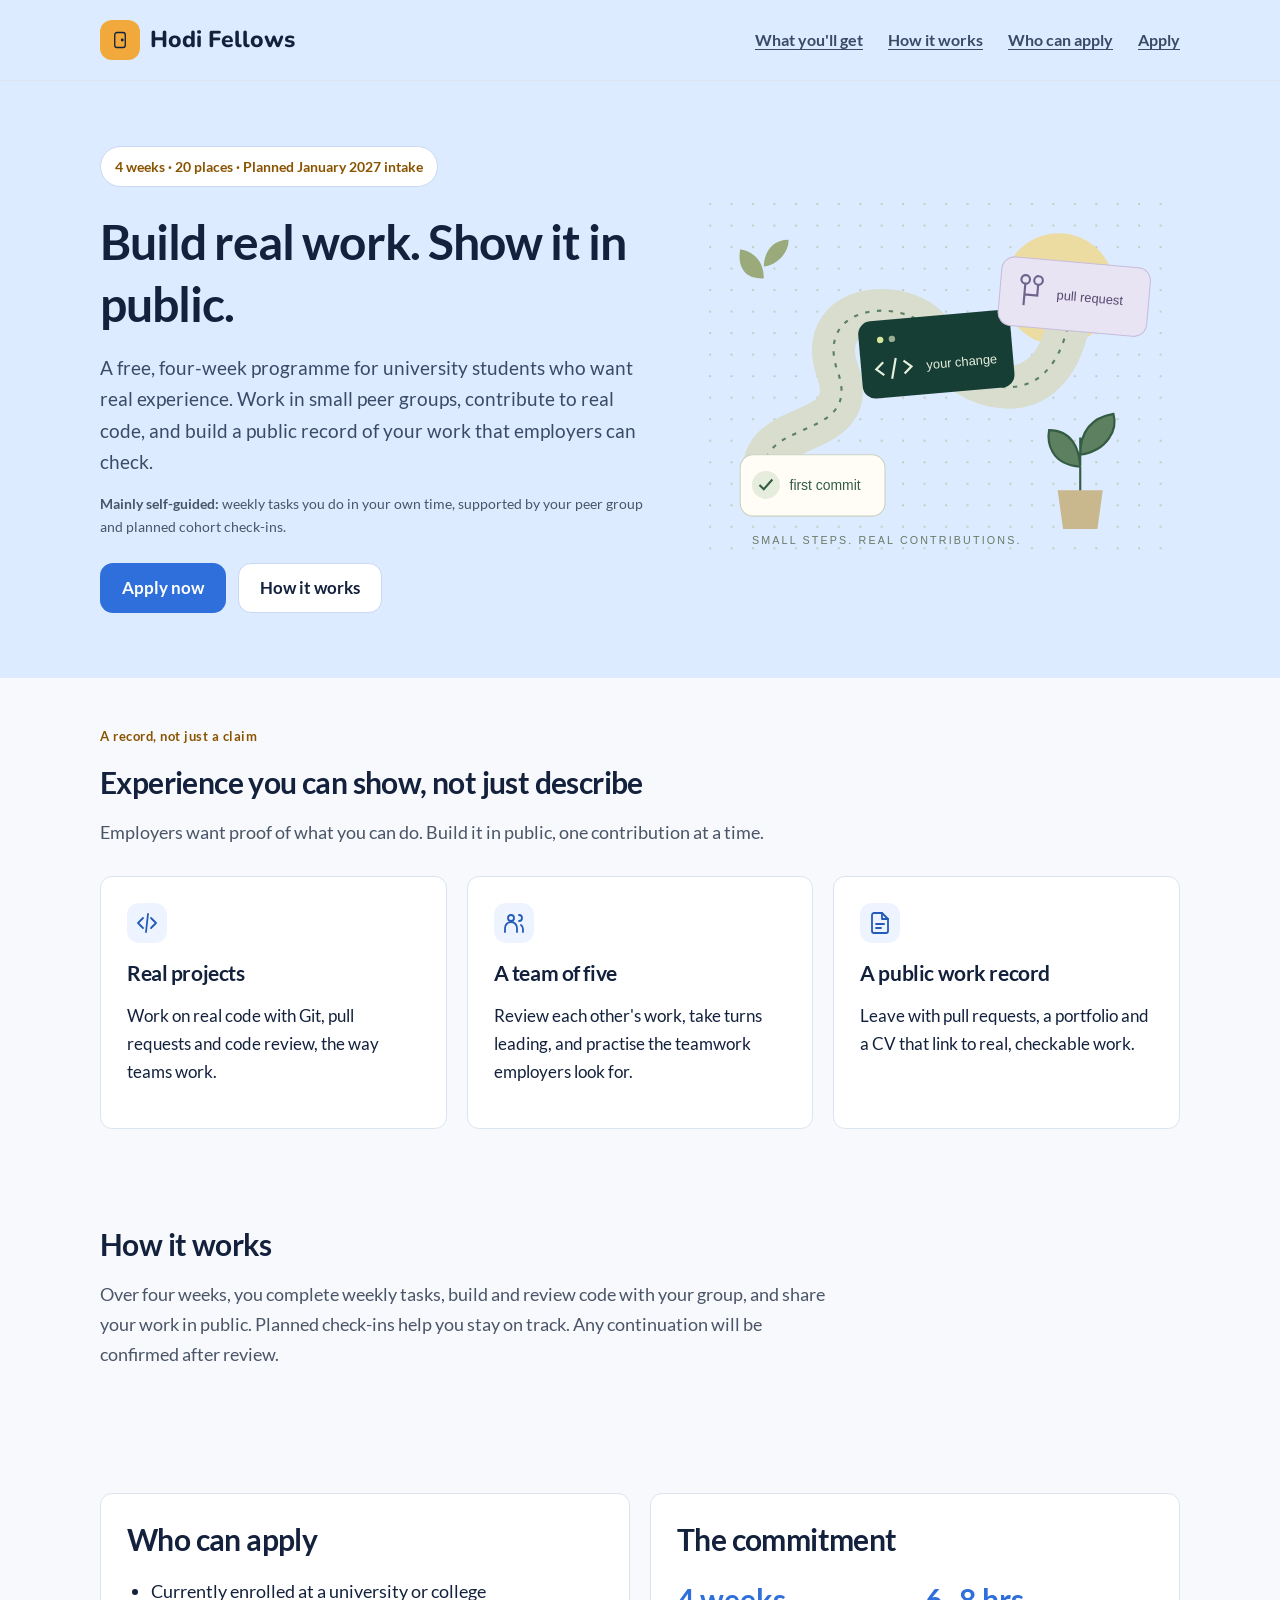
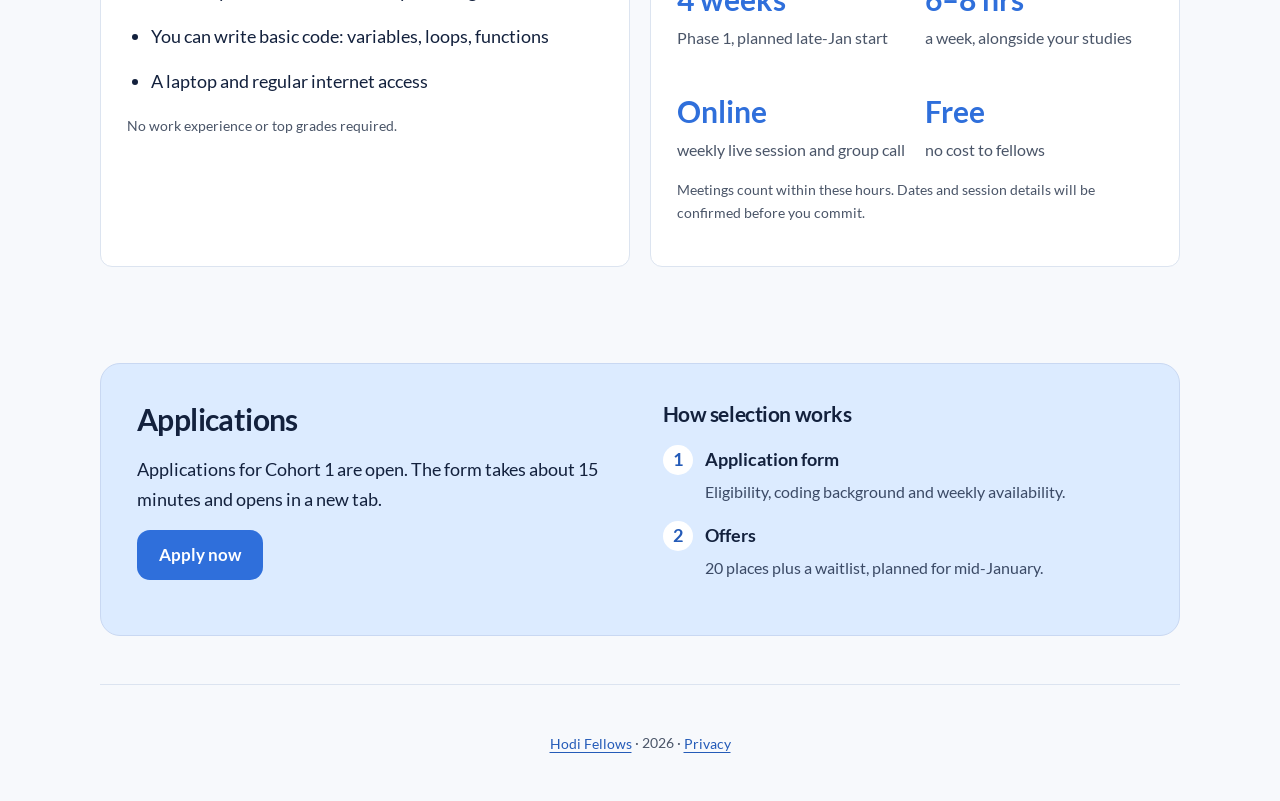
==== commit 7bb4f858: "Drop employability from the headline and page title The programme doesn't promise a job, so the head" ====
--- a/index.html
+++ b/index.html
@@ -8,7 +8,7 @@
       content="A free programme helping university students gain practical experience, contribute to real projects and show their work in public."
     />
     <meta name="theme-color" content="#DCEBFF" />
-    <title>Hodi Fellows | Build a public work record and boost your employability</title>
+    <title>Hodi Fellows | Build real work and show it in public</title>
     <link rel="icon" href="assets/brand/favicon.svg" type="image/svg+xml" />
     <link rel="icon" href="assets/brand/favicon-32.png" sizes="32x32" type="image/png" />
     <link rel="apple-touch-icon" href="assets/brand/apple-touch-icon.png" />
@@ -48,7 +48,7 @@
             <p class="pill">
               4 weeks &middot; 20 places &middot; Planned January 2027 intake
             </p>
-            <h1>Build work you can show. Become more employable.</h1>
+            <h1>Build real work. Show it in public.</h1>
             <p class="lead">
               A free, four-week programme for university students who want real
               experience. Work in small peer groups, contribute to real code, and
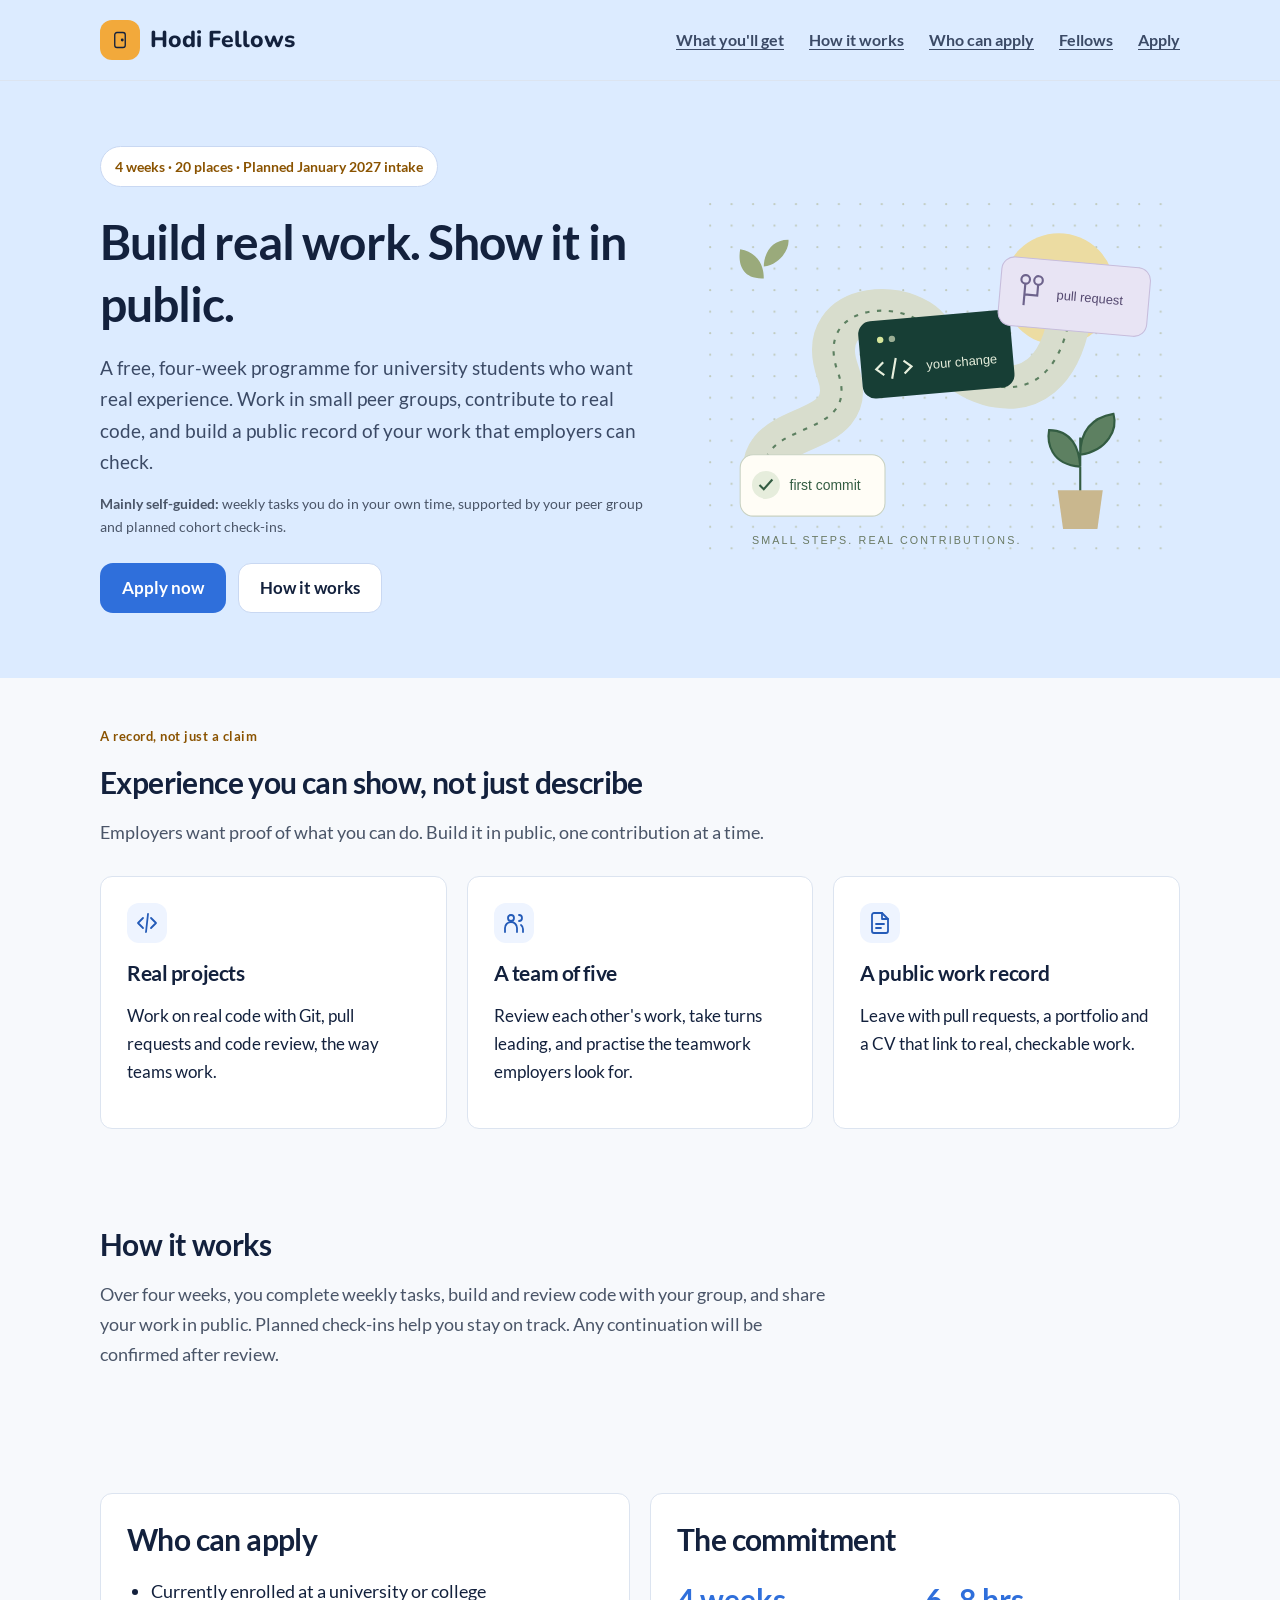
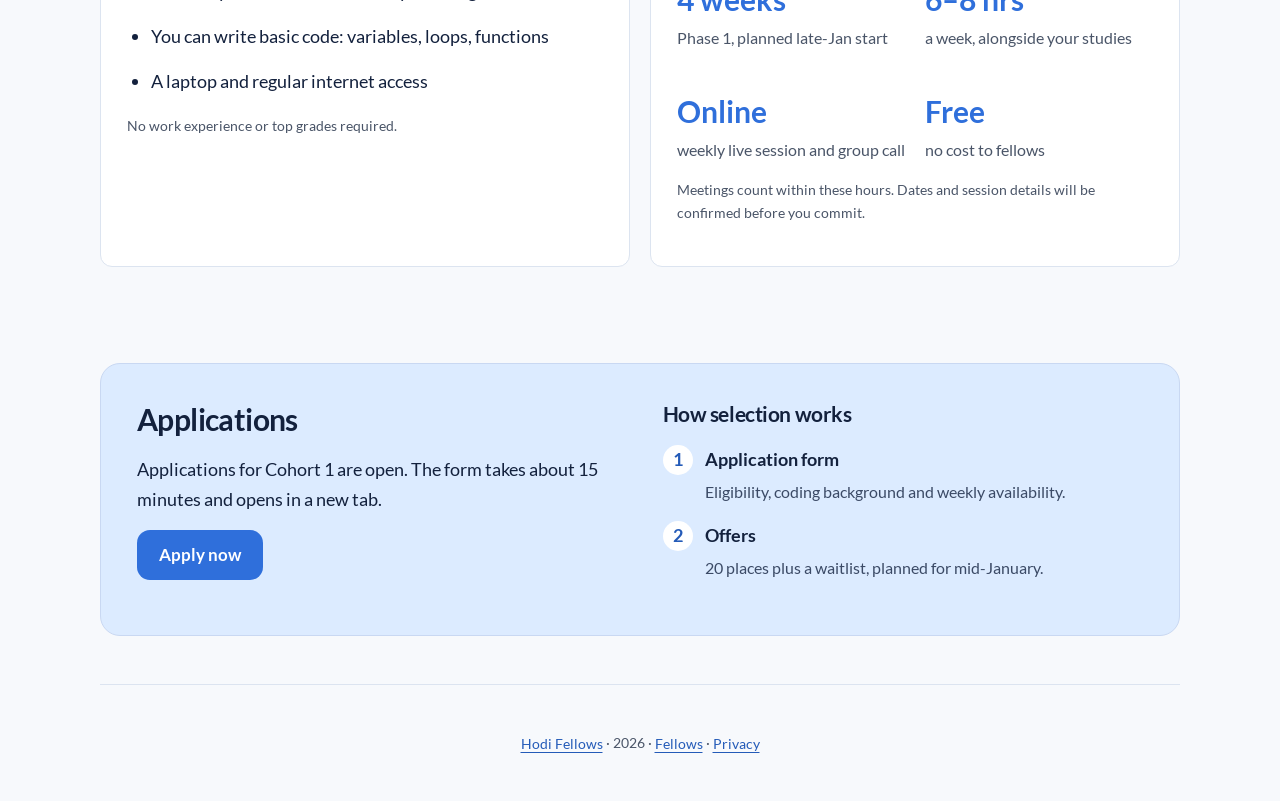
==== commit ac409d2a: "Publish the fellows page at hodifellows.com/fellows The deploy workflow now checks out hodifellows/f" ====
--- a/index.html
+++ b/index.html
@@ -37,6 +37,7 @@
         <div id="nav-links" class="nav-links">
           <a href="#record">What you'll get</a><a href="#how">How it works</a
           ><a href="#who">Who can apply</a
+          ><a href="fellows/">Fellows</a
           ><a href="https://docs.google.com/forms/d/e/1FAIpQLSfc9vTWs2xDY6MB1-J24kPcio68D9DlrbY1y7SrByqChpjI9A/viewform" target="_blank" rel="noopener noreferrer">Apply</a>
         </div>
       </nav>
@@ -171,6 +172,7 @@
     <footer class="container footer compact-footer">
       <p>
         <a href="index.html">Hodi Fellows</a> &middot; 2026 &middot;
+        <a href="fellows/">Fellows</a> &middot;
         <a href="privacy.html">Privacy</a>
       </p>
     </footer>
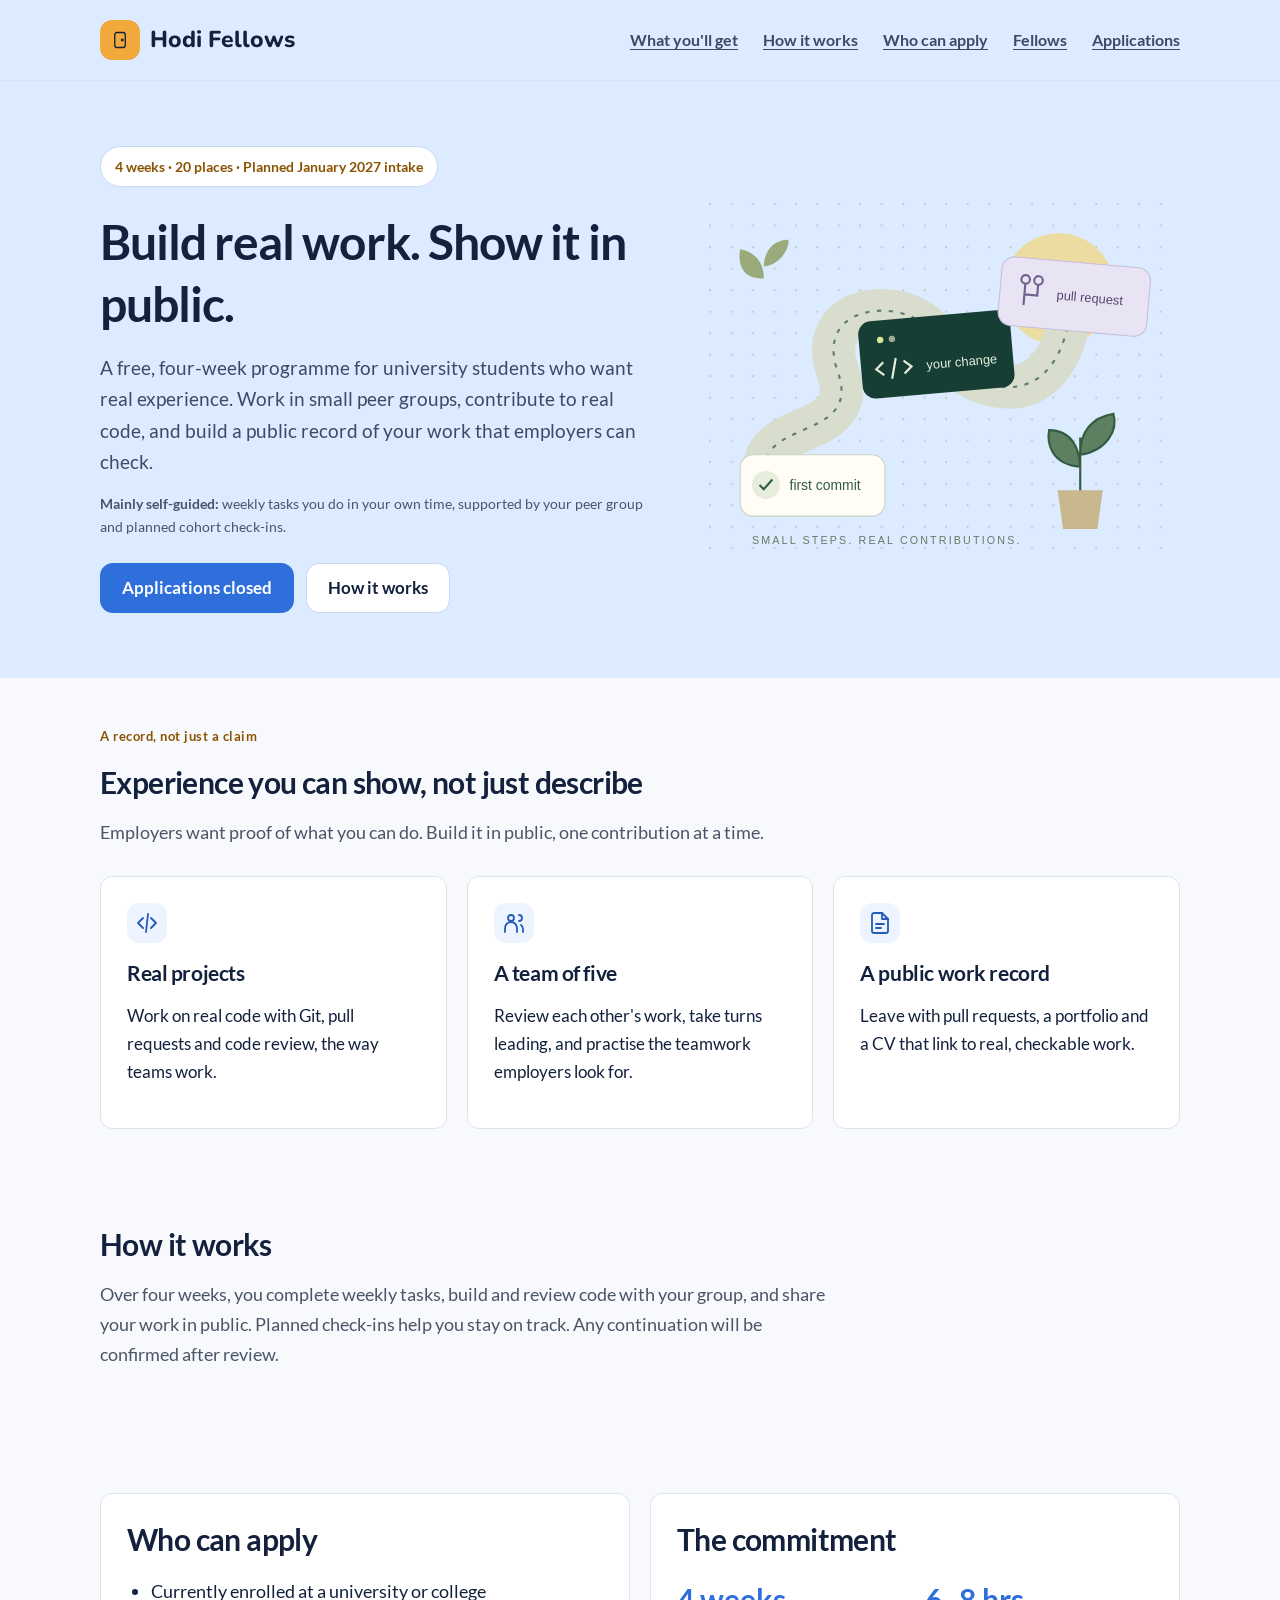
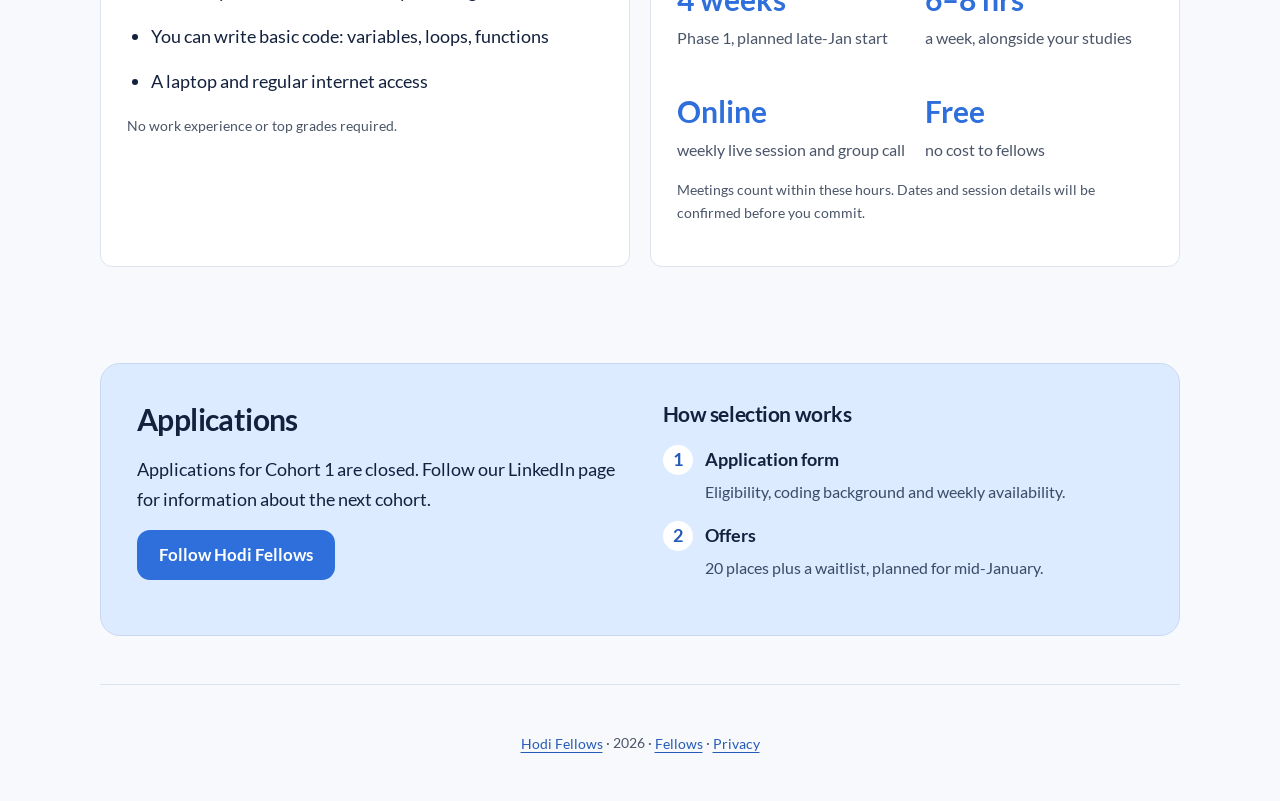
==== commit e5bd3e2a: "Close cohort applications and restore privacy details" ====
--- a/index.html
+++ b/index.html
@@ -38,7 +38,7 @@
           <a href="#record">What you'll get</a><a href="#how">How it works</a
           ><a href="#who">Who can apply</a
           ><a href="fellows/">Fellows</a
-          ><a href="https://docs.google.com/forms/d/e/1FAIpQLSfc9vTWs2xDY6MB1-J24kPcio68D9DlrbY1y7SrByqChpjI9A/viewform" target="_blank" rel="noopener noreferrer">Apply</a>
+          ><a href="#apply">Applications</a>
         </div>
       </nav>
     </header>
@@ -60,8 +60,8 @@
               time, supported by your peer group and planned cohort check-ins.
             </p>
             <div class="actions">
-              <a class="button primary" href="https://docs.google.com/forms/d/e/1FAIpQLSfc9vTWs2xDY6MB1-J24kPcio68D9DlrbY1y7SrByqChpjI9A/viewform" target="_blank" rel="noopener noreferrer"
-                >Apply now</a
+              <a class="button primary" href="#apply"
+                >Applications closed</a
               ><a class="button secondary" href="#how">How it works</a>
             </div>
           </div>
@@ -146,11 +146,11 @@
           <div>
             <h2>Applications</h2>
             <p>
-              Applications for Cohort 1 are open. The form takes about 15
-              minutes and opens in a new tab.
+              Applications for Cohort 1 are closed. Follow our LinkedIn page
+              for information about the next cohort.
             </p>
-            <a class="button primary" href="https://docs.google.com/forms/d/e/1FAIpQLSfc9vTWs2xDY6MB1-J24kPcio68D9DlrbY1y7SrByqChpjI9A/viewform" target="_blank" rel="noopener noreferrer"
-              >Apply now</a
+            <a class="button primary" href="https://www.linkedin.com/company/hodi-fellows" target="_blank" rel="noopener noreferrer"
+              >Follow Hodi Fellows</a
             >
           </div>
           <div>
